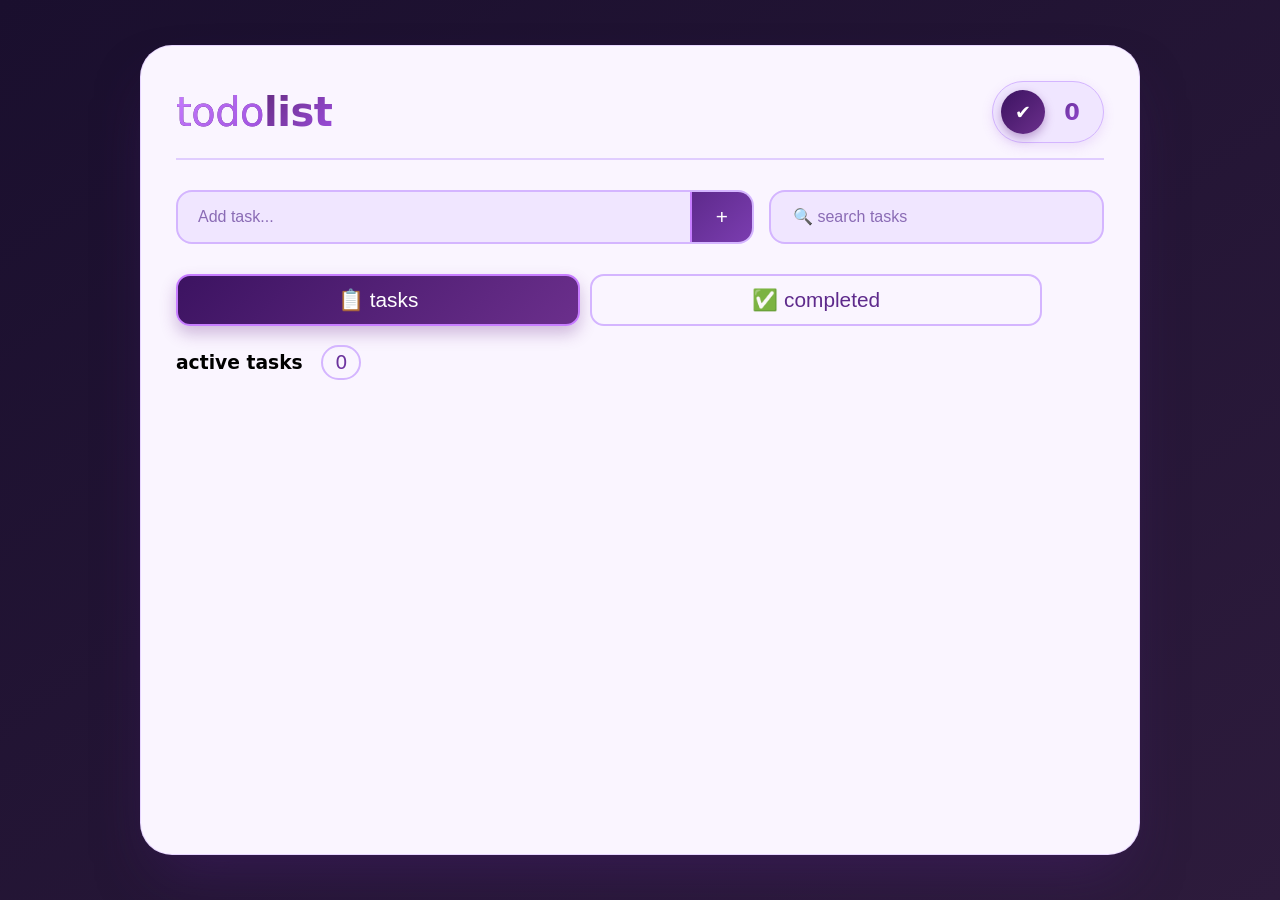
==== index.html @ 76148c5c "code" ====
<!DOCTYPE html>
<html lang="en">
<head>
<meta charset="UTF-8">
<title>Todo App</title>
<link rel="stylesheet" href="style.css">
</head>

<body>

<div class="app">

    <!-- HEADER -->
    <div class="header">
        <h1><span>todo</span>list</h1>

        <div class="status">
            <div class="circle">✔</div>
            <span id="count">0</span>
        </div>
    </div>

    <!-- INPUT + SEARCH -->
    <div class="top-bar">
        <div class="input-box">
            <input type="text" id="taskInput" placeholder="Add task...">
            <button onclick="addTask()">+</button>
        </div>

        <input type="text" id="search" placeholder="🔍 search tasks">
    </div>

    <!-- TABS -->
    <div class="tabs">
        <button class="active" onclick="showTab('tasks')">📋 tasks</button>
        <button onclick="showTab('completed')">✅ completed</button>
    </div>

    <!-- TASKS -->
    <div id="tasksTab" class="tab-content">
        <h3>active tasks <span id="taskCount">0</span></h3>
        <br><br>
        <div id="taskList"></div>
    </div>

    <!-- COMPLETED -->
    <div id="completedTab" class="tab-content hidden">
        <h3>completed tasks</h3>
        <br><br>
        <div id="completedList"></div>
        <button class="clear-btn" onclick="clearCompleted()">✖ clear completed</button>
    </div>

</div>

<script src="script.js"></script>
</body>
</html>
---- style.css ----
/* RESET */
* {
    margin: 0;
    padding: 0;
    box-sizing: border-box;
}

/* BODY */
body {
    font-family: 'Inter', 'Segoe UI', system-ui, -apple-system, sans-serif;
    background: linear-gradient(145deg, #1a0f2e 0%, #2d1b3c 100%);
    display: flex;
    justify-content: center;
    align-items: center;
    min-height: 100vh;
    padding: 20px;
}

/* MAIN CARD */
.app {
    background: #faf5ff;
    width: 92%;
    max-width: 1000px;
    padding: 35px;
    min-height: 90vh;
    border-radius: 32px;
    box-shadow: 0 30px 60px -20px rgba(74, 29, 116, 0.5);
    border: 1px solid rgba(156, 89, 255, 0.2);
}

/* HEADER */
.header {
    display: flex;
    justify-content: space-between;
    align-items: center;
    margin-bottom: 30px;
    padding-bottom: 15px;
    border-bottom: 2px solid #e0cdff;
}

.header h1 {
    font-size: 2.5rem;
    font-weight: 700;
    background: linear-gradient(135deg, #2e0f4a, #6b2f8c, #9d4edd);
    -webkit-background-clip: text;
    -webkit-text-fill-color: transparent;
    letter-spacing: -0.5px;
}

.header h1 span {
    font-weight: 300;
    background: linear-gradient(135deg, #c77dff, #9d4edd);
    -webkit-background-clip: text;
    -webkit-text-fill-color: transparent;
}

/* STATUS */
.status {
    display: flex;
    align-items: center;
    gap: 12px;
    background: #f0e6ff;
    padding: 8px 16px 8px 8px;
    border-radius: 100px;
    border: 1px solid #d4b5ff;
    box-shadow: 0 4px 12px rgba(157, 78, 221, 0.15);
}

.circle {
    width: 44px;
    height: 44px;
    background: linear-gradient(135deg, #3c1361, #6b2f8c);
    color: white;
    border-radius: 50%;
    display: flex;
    align-items: center;
    justify-content: center;
    font-size: 1.2rem;
    font-weight: 500;
    box-shadow: 0 4px 10px rgba(108, 47, 140, 0.4);
}

.status span:last-child {
    font-size: 1.4rem;
    font-weight: 600;
    background: linear-gradient(135deg, #5e2a8c, #9d4edd);
    -webkit-background-clip: text;
    -webkit-text-fill-color: transparent;
    min-width: 30px;
    text-align: center;
}

/* INPUT AREA */
.top-bar {
    display: flex;
    gap: 15px;
    margin: 25px 0 30px;
    flex-wrap: wrap;
}

.input-box {
    display: flex;
    flex: 2;
    min-width: 280px;
    background: #f0e6ff;
    border-radius: 16px;
    border: 2px solid #d4b5ff;
    overflow: hidden;
    transition: all 0.3s ease;
}

.input-box:focus-within {
    border-color: #9d4edd;
    box-shadow: 0 0 0 4px rgba(157, 78, 221, 0.2);
}

.input-box input {
    flex: 1;
    padding: 16px 20px;
    font-size: 1rem;
    border: none;
    outline: none;
    background: transparent;
    color: #2e0f4a;
}

.input-box input::placeholder {
    color: #8a6bb5;
}

.input-box button {
    padding: 0 24px;
    border: none;
    background: linear-gradient(135deg, #5e2a8c, #7b3db0);
    color: white;
    cursor: pointer;
    font-size: 1.3rem;
    transition: all 0.3s ease;
    border-left: 2px solid #c77dff;
}

.input-box button:hover {
    background: linear-gradient(135deg, #6b2f8c, #8f4ac9);
    transform: translateY(-2px);
}

/* SEARCH */
#search {
    padding: 16px 22px;
    border-radius: 16px;
    border: 2px solid #d4b5ff;
    outline: none;
    min-width: 240px;
    font-size: 1rem;
    background: #f0e6ff;
    color: #2e0f4a;
    flex: 1;
    transition: all 0.3s ease;
}

#search:focus {
    border-color: #9d4edd;
    box-shadow: 0 0 0 4px rgba(157, 78, 221, 0.2);
    background: #ffffff;
}

#search::placeholder {
    color: #8a6bb5;
}

/* TABS */
.tabs {
    display: flex;
    gap: 10px;
    margin-bottom: 25px;
}

.tabs button {
    padding: 12px 160px;
    font-size: 1.3rem;
    font-weight: 500;
    border-radius: 14px;
    border: 2px solid #d4b5ff;
    cursor: pointer;
    background: #faf5ff;
    color: #5e2a8c;
    transition: all 0.3s ease;
}

.tabs button:hover {
    border-color: #9d4edd;
    color: #7b3db0;
    transform: translateY(-2px);
    box-shadow: 0 6px 12px rgba(157, 78, 221, 0.2);
}

.tabs .active {
    background: linear-gradient(135deg, #3c1361, #6b2f8c);
    color: white;
    border-color: #c77dff;
    box-shadow: 0 8px 16px rgba(108, 47, 140, 0.3);
}

/* TASK LIST CONTAINER */
#taskContainer {
    min-height: 350px;
    max-height: 450px;
    overflow-y: auto;
    padding-right: 8px;
    margin: 20px 0 15px;
}

/* CUSTOM SCROLLBAR */
#taskContainer::-webkit-scrollbar {
    width: 8px;
}

#taskContainer::-webkit-scrollbar-track {
    background: #e0cdff;
    border-radius: 8px;
}

#taskContainer::-webkit-scrollbar-thumb {
    background: linear-gradient(135deg, #5e2a8c, #7b3db0);
    border-radius: 8px;
}

#taskContainer::-webkit-scrollbar-thumb:hover {
    background: linear-gradient(135deg, #6b2f8c, #8f4ac9);
}

/* TASK ITEM */
.task {
    background: #ffffff;
    padding: 20px 40px;
    border-radius: 18px;
    margin-bottom: 12px;
    display: flex;
    justify-content: space-between;
    align-items: center;
    border: 1px solid #d4b5ff;
    box-shadow: 0 4px 12px rgba(94, 42, 140, 0.1);
    transition: all 0.3s ease;
}

.task:hover {
    border-color: #9d4edd;
    box-shadow: 0 12px 24px -12px rgba(157, 78, 221, 0.3);
    transform: translateY(-2px);
    background: linear-gradient(to right, #ffffff, #f8f0ff);
}

/* TASK LEFT SECTION */
.task-left {
    display: flex;
    align-items: center;
    gap: 5px;
    flex: 1;
}

/* CHECKBOX */
.task input[type="checkbox"] {
    width: 20px;
    height: 20px;
    cursor: pointer;
    accent-color: #9d4edd;
}

/* TASK TEXT */
.task span {
    font-size: 1.1rem;
    color: #2e0f4a;
    font-weight: 450;
}

/* COMPLETED TEXT */
.done {
    text-decoration: line-through;
    color: #aa99cc !important;
}

/* BUTTONS CONTAINER */
.actions {
    display: flex;
    gap: 6px;
}

/* ACTION BUTTONS */
.actions button {
    border: none;
    padding: 8px 16px;
    border-radius: 10px;
    cursor: pointer;
    font-size: 0.9rem;
    font-weight: 500;
    transition: all 0.3s ease;
    border: 1px solid transparent;
}

.complete {
    background: #e8d9ff;
    color: #5e2a8c;
    border-color: #d4b5ff;
}

.complete:hover {
    background: #d4b5ff;
    transform: translateY(-2px);
    box-shadow: 0 4px 8px rgba(94, 42, 140, 0.2);
}

.delete {
    background: #ffe5f0;
    color: #d83a7a;
    border-color: #ffb8d2;
}

.delete:hover {
    background: #ffb8d2;
    transform: translateY(-2px);
    box-shadow: 0 4px 8px rgba(216, 58, 122, 0.2);
}

.undo {
    background: #fff0d9;
    color: #b45b0a;
    border-color: #ffe0b3;
}

.undo:hover {
    background: #ffe0b3;
    transform: translateY(-2px);
    box-shadow: 0 4px 8px rgba(180, 91, 10, 0.2);
}

.edit {
    background: #f0e6ff;
    color: #5e2a8c;
    border-color: #d4b5ff;
}

.edit:hover {
    background: #d4b5ff;
    transform: translateY(-2px);
    box-shadow: 0 4px 8px rgba(94, 42, 140, 0.2);
}

/* EDIT INPUT */
.edit-input {
    flex: 1;
    padding: 12px 16px;
    border-radius: 12px;
    border: 2px solid #d4b5ff;
    outline: none;
    font-size: 1rem;
    background: #ffffff;
    color: #2e0f4a;
    transition: all 0.3s ease;
}

.edit-input:focus {
    border-color: #9d4edd;
    box-shadow: 0 0 0 4px rgba(157, 78, 221, 0.15);
}

/* CLEAR BUTTON */
.clear-btn {
    margin-top: 20px;
    padding: 12px 20px;
    font-size: 0.95rem;
    font-weight: 500;
    background: #f0e6ff;
    border: 2px solid #d4b5ff;
    border-radius: 14px;
    color: #5e2a8c;
    cursor: pointer;
    transition: all 0.3s ease;
    display: inline-flex;
    align-items: center;
    gap: 8px;
}

.clear-btn:hover {
    background: #ffffff;
    border-color: #9d4edd;
    color: #7b3db0;
    transform: translateY(-2px);
    box-shadow: 0 6px 12px rgba(157, 78, 221, 0.2);
}

/* HIDDEN */
.hidden {
    display: none !important;
}

/* EMPTY STATE */
.empty-state {
    text-align: center;
    padding: 60px 20px;
    color: #8a6bb5;
    font-size: 1.1rem;
    background: #f0e6ff;
    border-radius: 24px;
    border: 2px dashed #d4b5ff;
    margin: 20px 0;
}

/* TASK COUNTER */
#taskCount {
    font-size: 1.2rem;
    font-weight: 500;
    background: linear-gradient(135deg, #5e2a8c, #7b3db0);
    -webkit-background-clip: text;
    -webkit-text-fill-color: transparent;
    margin-left: 12px;
    padding: 4px 12px;
    background-color: #f0e6ff;
    border-radius: 40px;
    border: 2px solid #d4b5ff;
}

/* RESPONSIVE */
@media (max-width: 768px) {
    .app {
        padding: 20px;
    }

    .header h1 {
        font-size: 2rem;
    }

    .status {
        padding: 5px 12px 5px 5px;
    }

    .circle {
        width: 38px;
        height: 38px;
        font-size: 1rem;
    }

    .status span:last-child {
        font-size: 1.2rem;
    }

    .top-bar {
        flex-direction: column;
    }

    .input-box {
        width: 100%;
    }

    #search {
        width: 100%;
    }

    .tabs {
        flex-wrap: wrap;
    }

    .tabs button {
        flex: 1;
        padding: 10px 16px;
        text-align: center;
        font-size: 1rem;
    }

    .task {
        padding: 14px;
    }

    .actions {
        flex-wrap: wrap;
        justify-content: flex-end;
    }

    .actions button {
        padding: 6px 12px;
        font-size: 0.85rem;
    }
}

/* ADDITIONAL SPACING */
.header-actions {
    display: flex;
    align-items: center;
    gap: 15px;
}

/* TASK METADATA (if needed) */
.task-meta {
    display: flex;
    align-items: center;
    gap: 8px;
}

/* FOCUS STATES */
button:focus-visible, input:focus-visible {
    outline: 2px solid #9d4edd;
    outline-offset: 2px;
}

/* ANIMATION FOR NEW TASKS */
@keyframes fadeIn {
    from {
        opacity: 0;
        transform: translateY(10px);
    }
    to {
        opacity: 1;
        transform: translateY(0);
    }
}

.task {
    animation: fadeIn 0.3s ease-out;
}

/* PURPLE GRADIENT DECORATIONS */
.purple-glow {
    background: radial-gradient(circle at 30% 50%, rgba(157, 78, 221, 0.1), transparent 50%);
}

/* PROGRESS BAR */
.progress-bar {
    background: #f0e6ff;
    height: 8px;
    border-radius: 4px;
    margin: 15px 0;
    overflow: hidden;
}

.progress-fill {
    background: linear-gradient(90deg, #3c1361, #6b2f8c, #9d4edd, #c77dff);
    height: 100%;
    width: 0%;
    transition: width 0.3s ease;
    border-radius: 4px;
}

/* CATEGORY TAGS */
.category-tag {
    display: inline-block;
    padding: 4px 12px;
    border-radius: 20px;
    font-size: 0.8rem;
    background: #f0e6ff;
    color: #5e2a8c;
    border: 1px solid #d4b5ff;
    margin-left: 10px;
}

/* PRIORITY INDICATORS */
.priority-high {
    border-left: 4px solid #9d4edd;
}

.priority-medium {
    border-left: 4px solid #b87aff;
}

.priority-low {
    border-left: 4px solid #d4b5ff;
}

/* PULSE ANIMATION */
@keyframes pulse-purple {
    0%, 100% {
        box-shadow: 0 0 0 0 rgba(157, 78, 221, 0.4);
    }
    50% {
        box-shadow: 0 0 0 8px rgba(157, 78, 221, 0);
    }
}

.pulse-purple {
    animation: pulse-purple 2s infinite;
}

/* LAVENDER BACKGROUND ELEMENTS */
.bg-lavender {
    background: linear-gradient(145deg, #faf5ff, #f0e6ff);
}

/* DARK PURPLE TEXT */
.text-dark-purple {
    color: #2e0f4a;
}

/* VIOLET ACCENTS */
.violet-accent {
    border-bottom: 2px solid #9d4edd;
}

/* SUCCESS TOAST */
.toast-success {
    background: linear-gradient(135deg, #5e2a8c, #7b3db0);
    color: white;
    padding: 12px 24px;
    border-radius: 50px;
    box-shadow: 0 8px 16px rgba(94, 42, 140, 0.3);
    position: fixed;
    bottom: 20px;
    right: 20px;
    animation: slideIn 0.3s ease;
}

@keyframes slideIn {
    from {
        transform: translateX(100%);
        opacity: 0;
    }
    to {
        transform: translateX(0);
        opacity: 1;
    }
}
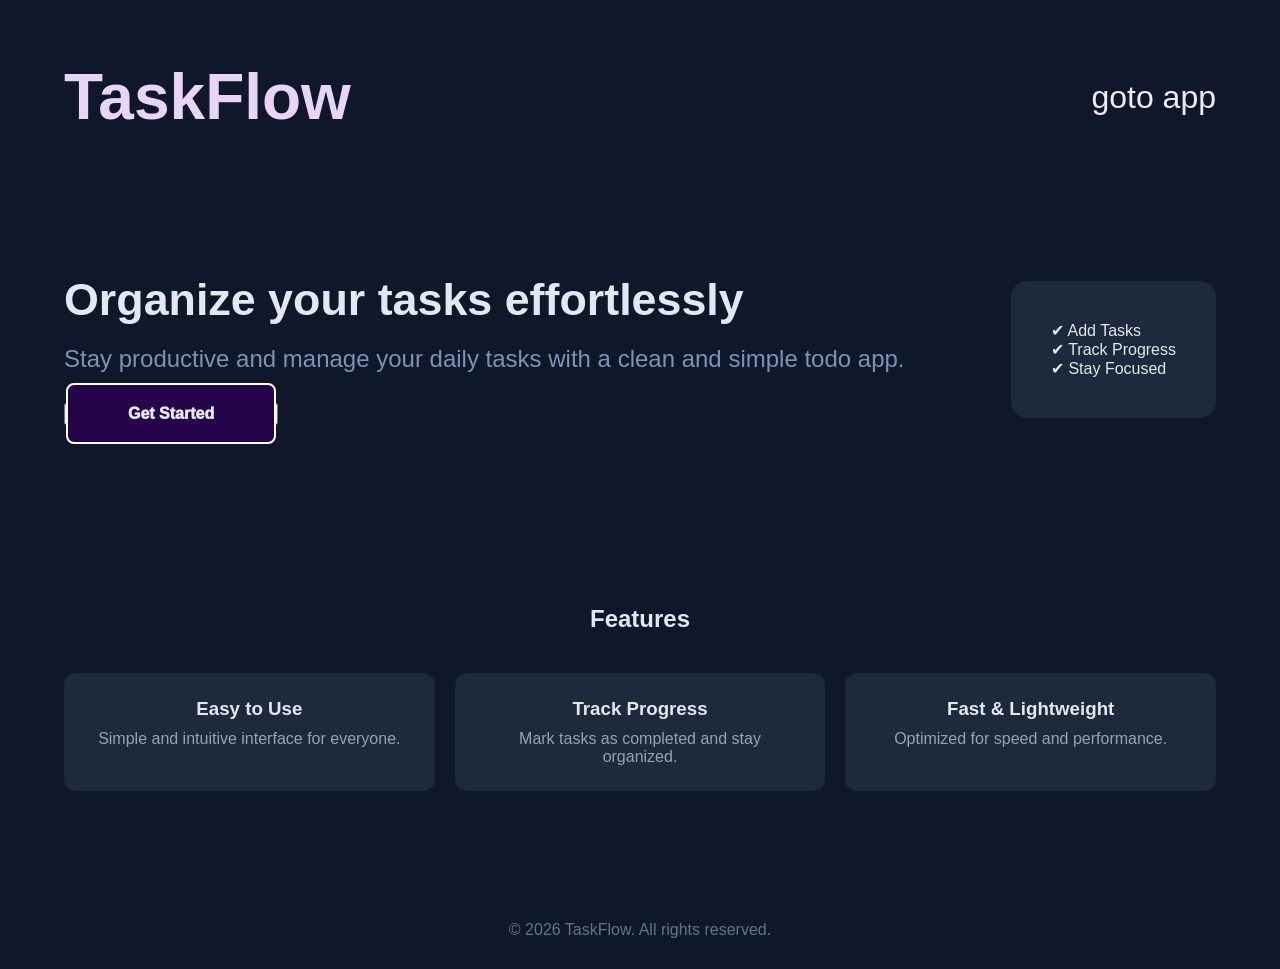
==== commit 5008cabe: "fixed" ====
--- a/index.html
+++ b/index.html
@@ -2,57 +2,61 @@
 <html lang="en">
 <head>
 <meta charset="UTF-8">
-<title>Todo App</title>
-<link rel="stylesheet" href="style.css">
+<meta name="viewport" content="width=device-width, initial-scale=1.0">
+<title>TaskFlow - Simple Todo App</title>
+
+<link href="https://fonts.googleapis.com/css2?family=Inter:wght@300;400;500;600&display=swap" rel="stylesheet">
+
+<link rel="stylesheet" href="index.css">
 </head>
 
 <body>
 
-<div class="app">
+<div class="container">
 
-    <!-- HEADER -->
-    <div class="header">
-        <h1><span>todo</span>list</h1>
+<nav>
+    <div class="logo">TaskFlow</div>
+    <div>
+        <a href="home.html">goto app</a>
+    </div>
+</nav>
 
-        <div class="status">
-            <div class="circle">✔</div>
-            <span id="count">0</span>
+<section class="hero">
+    <div class="hero-text">
+        <h1>Organize your tasks effortlessly</h1>
+        <p>Stay productive and manage your daily tasks with a clean and simple todo app.</p>
+        
+        <button class="btn"><a href="home.html">Get Started</a></button>
+    </div>
+
+    <div class="hero-img">
+        <p>✔ Add Tasks<br>✔ Track Progress<br>✔ Stay Focused</p>
+    </div>
+</section>
+
+<section class="features" id="features">
+    <h2>Features</h2>
+    <div class="cards">
+        <div class="card">
+            <h3>Easy to Use</h3>
+            <p>Simple and intuitive interface for everyone.</p>
+        </div>
+        <div class="card">
+            <h3>Track Progress</h3>
+            <p>Mark tasks as completed and stay organized.</p>
+        </div>
+        <div class="card">
+            <h3>Fast & Lightweight</h3>
+            <p>Optimized for speed and performance.</p>
         </div>
     </div>
+</section>
 
-    <!-- INPUT + SEARCH -->
-    <div class="top-bar">
-        <div class="input-box">
-            <input type="text" id="taskInput" placeholder="Add task...">
-            <button onclick="addTask()">+</button>
-        </div>
-
-        <input type="text" id="search" placeholder="🔍 search tasks">
-    </div>
-
-    <!-- TABS -->
-    <div class="tabs">
-        <button class="active" onclick="showTab('tasks')">📋 tasks</button>
-        <button onclick="showTab('completed')">✅ completed</button>
-    </div>
-
-    <!-- TASKS -->
-    <div id="tasksTab" class="tab-content">
-        <h3>active tasks <span id="taskCount">0</span></h3>
-        <br><br>
-        <div id="taskList"></div>
-    </div>
-
-    <!-- COMPLETED -->
-    <div id="completedTab" class="tab-content hidden">
-        <h3>completed tasks</h3>
-        <br><br>
-        <div id="completedList"></div>
-        <button class="clear-btn" onclick="clearCompleted()">✖ clear completed</button>
-    </div>
+<footer>
+    <p>© 2026 TaskFlow. All rights reserved.</p>
+</footer>
 
 </div>
 
-<script src="script.js"></script>
 </body>
-</html>+</html>
--- a/index.css
+++ b/index.css
@@ -0,0 +1,134 @@
+
+* {
+    margin: 0;
+    padding: 0;
+    box-sizing: border-box;
+}
+
+body {
+    font-family: 'Inter', sans-serif;
+    background: #0f172a;
+    color: #e2e8f0;
+}
+
+.container {
+    width: 90%;
+    max-width: 2000px;
+    margin: auto;
+}
+
+/* NAVBAR */
+nav {
+    display: flex;
+    justify-content: space-between;
+    align-items: center;
+    padding: 60px 0;
+}
+
+.logo {
+    font-size: 4rem;
+    font-weight: 600;
+    color: #e8d5f5;
+}
+
+nav a {
+    text-decoration: none;
+    color: #efeaf0;
+    margin-left: 20px;
+    transition: 0.3s;
+    font-size:2rem;
+}
+
+nav a:hover {
+    color: #22d3ee;
+}
+
+/* HERO */
+.hero {
+    display: flex;
+    justify-content: space-between;
+    align-items: center;
+    padding: 80px 0;
+}
+
+.hero-text {
+    max-width: 1000px;
+}
+
+.hero-text h1 {
+    font-size: 2.8rem;
+    margin-bottom: 20px;
+}
+
+.hero-text p {
+    color: #7b94b6;
+    margin-bottom: 30px;
+    font-size:1.5rem;
+}
+
+.btn a{
+    padding: 20px 60px;
+    border: 2px solid white;
+    border-radius: 8px;
+    background: #25044b;
+    color: #e5e8f0;
+    font-weight: 1000;
+    cursor: pointer;
+    transition: 0.3s;
+    font-size:1rem;
+    text-decoration:none;
+    margin-bottom:100px;
+}
+
+
+.btn:hover {
+    background: #5f3f94;
+}
+
+.hero-img {
+    background: #1e293b;
+    padding: 40px;
+    border-radius: 16px;
+}
+
+/* FEATURES */
+.features {
+    padding: 100px 0;
+    text-align: center;
+}
+
+.features h2 {
+    margin-bottom: 40px;
+}
+
+.cards {
+    display: grid;
+    grid-template-columns: repeat(auto-fit, minmax(220px, 1fr));
+    gap: 20px;
+}
+
+.card {
+    background: #1e293b;
+    padding: 25px;
+    border-radius: 12px;
+    transition: 0.3s;
+}
+
+.card:hover {
+    transform: translateY(-5px);
+}
+
+.card h3 {
+    margin-bottom: 10px;
+}
+
+.card p {
+    color: #94a3b8;
+}
+
+/* FOOTER */
+footer {
+    text-align: center;
+    padding: 30px 0;
+    color: #64748b;
+}
